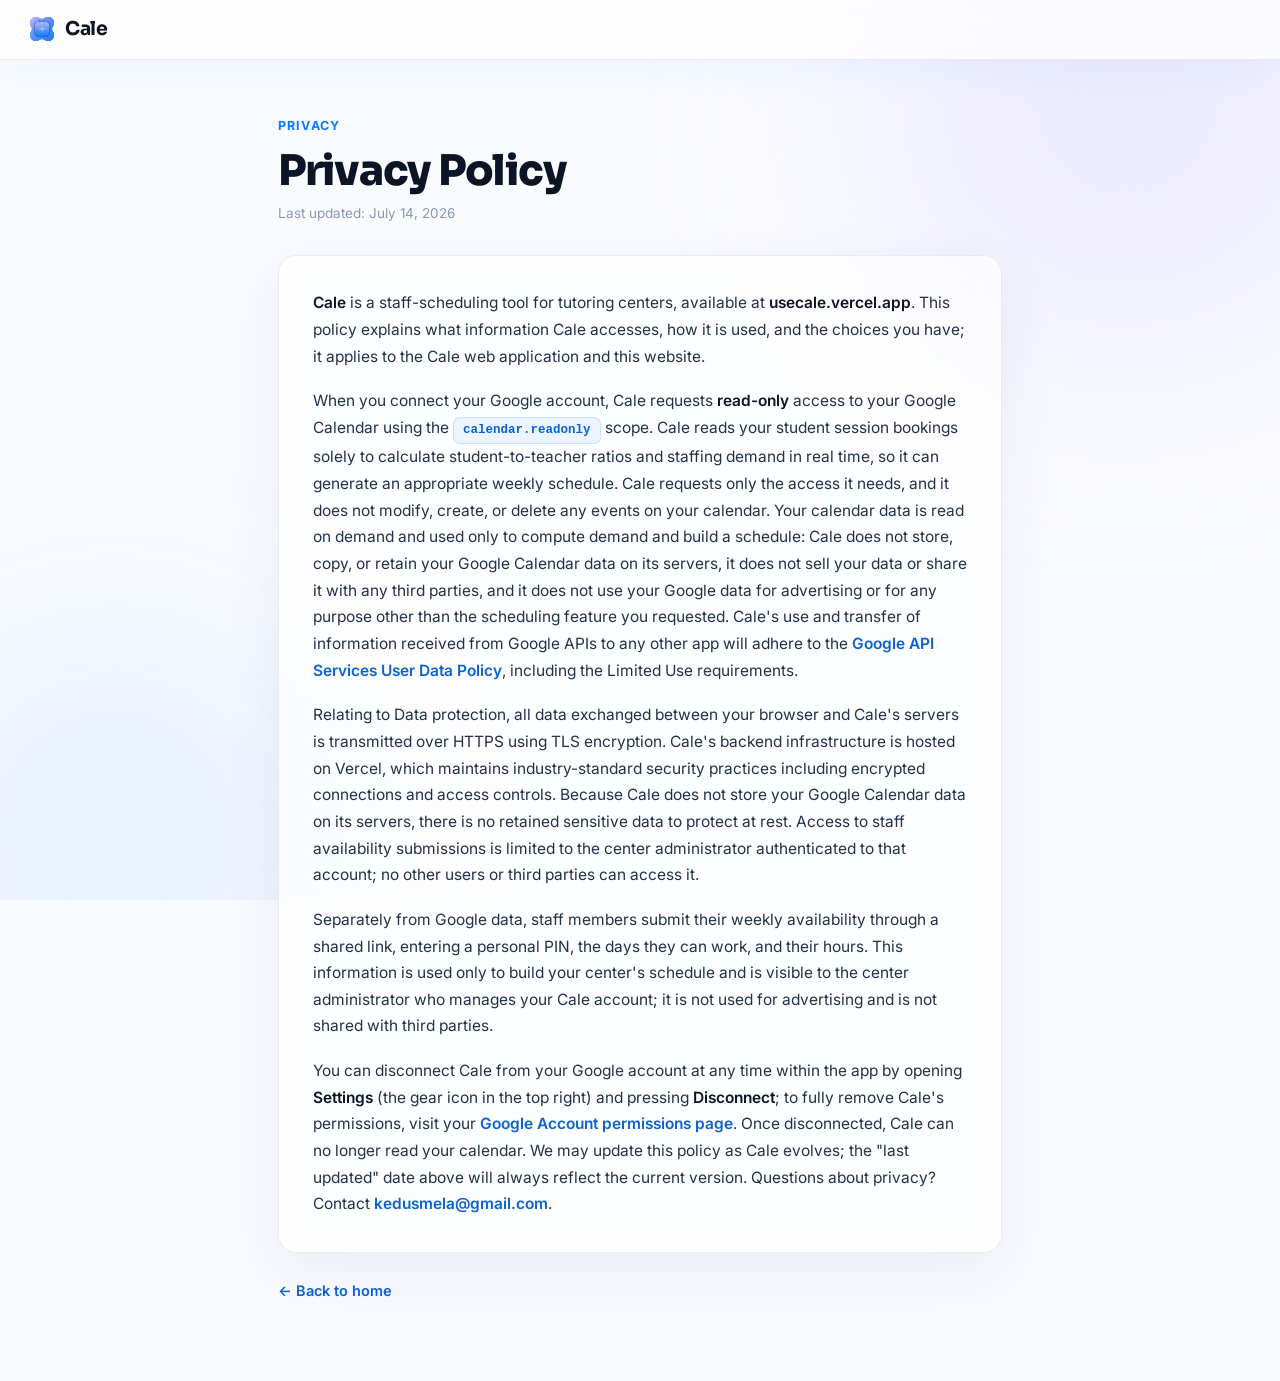
==== privacy.html @ aa6a7b84 "update privac policy" ====
<!doctype html>
<html lang="en">
  <head>
    <meta charset="utf-8" />
    <meta name="viewport" content="width=device-width, initial-scale=1" />
    <title>Privacy Policy — Cale</title>
    <link rel="icon" type="image/svg+xml" href="./logo.svg" />
    <style>
      @import url("https://fonts.googleapis.com/css2?family=Inter:wght@400;500;600;700&family=Sora:wght@600;700;800&display=swap");

      :root {
        --blue: #0d7bff;
        --blue-deep: #0a63d4;
        --purple: #c3b9ff;
        --purple-deep: #9f8fff;
        --ink: #0b1526;
        --ink-soft: #22304a;
        --muted: #5a6b8c;
        --muted-2: #8a97b5;
        --bg: #fafbff;
        --card: rgba(255, 255, 255, 0.66);
        --card-solid: #ffffff;
        --card-border: rgba(16, 32, 64, 0.08);
        --radius: 18px;
        --ease: cubic-bezier(0.22, 1, 0.36, 1);
      }
      * {
        box-sizing: border-box;
        margin: 0;
        padding: 0;
      }
      html {
        -webkit-font-smoothing: antialiased;
        scroll-behavior: smooth;
      }
      body {
        font-family: "Inter", system-ui, sans-serif;
        background: var(--bg);
        color: var(--ink);
        min-height: 100vh;
        font-size: 15px;
        line-height: 1.62;
      }
      /* ambient field — same treatment as the pitch site */
      .field {
        position: fixed;
        inset: 0;
        z-index: 0;
        pointer-events: none;
        overflow: hidden;
      }
      .field::before,
      .field::after {
        content: "";
        position: absolute;
        border-radius: 50%;
        filter: blur(90px);
      }
      .field::before {
        width: 60vw;
        height: 60vw;
        background: radial-gradient(
          circle,
          rgba(195, 185, 255, 0.35),
          transparent 65%
        );
        top: -22vw;
        right: -18vw;
        animation: breathe1 18s var(--ease) infinite alternate;
      }
      .field::after {
        width: 50vw;
        height: 50vw;
        background: radial-gradient(
          circle,
          rgba(13, 123, 255, 0.12),
          transparent 65%
        );
        bottom: -20vw;
        left: -16vw;
        animation: breathe2 22s var(--ease) infinite alternate;
      }
      @keyframes breathe1 {
        to {
          transform: translate(-6vw, 8vw) scale(1.12);
        }
      }
      @keyframes breathe2 {
        to {
          transform: translate(7vw, -6vw) scale(1.18);
        }
      }

      .wrap {
        position: relative;
        z-index: 2;
      }

      /* glass header */
      header {
        position: sticky;
        top: 0;
        z-index: 10;
        background: rgba(255, 255, 255, 0.72);
        backdrop-filter: blur(18px) saturate(150%);
        -webkit-backdrop-filter: blur(18px) saturate(150%);
        border-bottom: 1px solid var(--card-border);
        box-shadow: 0 10px 40px rgba(13, 123, 255, 0.06);
        padding: 14px 28px;
        display: flex;
        align-items: center;
      }
      .cale-logo-lockup {
        display: flex;
        align-items: center;
        gap: 9px;
        text-decoration: none;
        color: inherit;
      }
      .cale-logo-lockup img {
        width: 28px;
        height: 28px;
        display: block;
      }
      .cale-wordmark {
        font-family: "Sora", sans-serif;
        font-size: 19px;
        font-weight: 700;
        letter-spacing: -0.02em;
        color: var(--ink);
      }

      .page-body {
        padding: 56px 28px 80px;
        max-width: 780px;
        width: 100%;
        margin: 0 auto;
      }

      .page-intro {
        margin-bottom: 30px;
      }
      .eyebrow {
        font-size: 12.5px;
        font-weight: 700;
        letter-spacing: 0.09em;
        text-transform: uppercase;
        color: var(--blue);
        margin-bottom: 12px;
      }
      .page-intro h1 {
        font-family: "Sora", sans-serif;
        font-size: clamp(30px, 5vw, 42px);
        font-weight: 800;
        letter-spacing: -0.03em;
        line-height: 1.08;
        color: var(--ink);
        margin-bottom: 10px;
      }
      .page-intro .updated {
        color: var(--muted-2);
        font-size: 13.5px;
      }

      .card {
        padding: 24px 26px;
        background: var(--card);
        border: 1px solid var(--card-border);
        border-radius: var(--radius);
        backdrop-filter: blur(14px);
        -webkit-backdrop-filter: blur(14px);
        box-shadow: 0 20px 60px rgba(13, 40, 90, 0.07);
        margin-bottom: 18px;
      }
      .card h2 {
        font-family: "Sora", sans-serif;
        font-size: 17.5px;
        font-weight: 700;
        letter-spacing: -0.01em;
        color: var(--ink);
        margin-bottom: 10px;
        display: flex;
        align-items: center;
        gap: 10px;
      }
      .card h2 .n {
        width: 26px;
        height: 26px;
        flex: none;
        border-radius: 8px;
        display: grid;
        place-items: center;
        font-size: 13px;
        font-weight: 800;
        font-family: "Sora", sans-serif;
        color: var(--blue-deep);
        background: linear-gradient(
          135deg,
          rgba(13, 123, 255, 0.12),
          rgba(195, 185, 255, 0.3)
        );
        border: 1px solid rgba(13, 123, 255, 0.16);
      }
      .card p {
        color: var(--ink-soft);
        margin-bottom: 10px;
      }
      .card p:last-child {
        margin-bottom: 0;
      }
      .policy {
        padding: 34px 34px;
      }
      .policy p {
        margin-bottom: 18px;
        font-size: 15.5px;
        line-height: 1.72;
      }
      .policy p:last-child {
        margin-bottom: 0;
      }
      .card strong {
        color: var(--ink);
        font-weight: 600;
      }
      .card ul {
        margin: 4px 0 0;
        padding-left: 20px;
        color: var(--ink-soft);
      }
      .card li {
        margin-bottom: 6px;
      }
      .card a {
        color: var(--blue-deep);
        text-decoration: none;
        font-weight: 600;
      }
      .card a:hover {
        text-decoration: underline;
      }

      .scope-chip {
        display: inline-block;
        font-family: ui-monospace, "SF Mono", Menlo, monospace;
        font-size: 12.5px;
        font-weight: 600;
        color: var(--blue-deep);
        background: rgba(13, 123, 255, 0.08);
        border: 1px solid rgba(13, 123, 255, 0.16);
        padding: 2px 9px;
        border-radius: 7px;
      }

      .footer-note {
        margin-top: 26px;
        font-size: 14.5px;
      }
      .footer-note a {
        color: var(--blue-deep);
        text-decoration: none;
        font-weight: 600;
      }
      .footer-note a:hover {
        text-decoration: underline;
      }

      @media (prefers-reduced-motion: reduce) {
        .field::before,
        .field::after {
          animation: none;
        }
      }
      @media (max-width: 620px) {
        header {
          padding: 12px 20px;
        }
        .page-body {
          padding: 40px 20px 64px;
        }
        .card {
          padding: 20px 20px;
        }
      }
    </style>
  </head>
  <body>
    <div class="field" aria-hidden="true"></div>

    <div class="wrap">
      <header>
        <a class="cale-logo-lockup" href="index.html">
          <img src="logo.svg" alt="Cale logo" />
          <span class="cale-wordmark">Cale</span>
        </a>
      </header>

      <main class="page-body">
        <div class="page-intro">
          <div class="eyebrow">Privacy</div>
          <h1>Privacy Policy</h1>
          <p class="updated">Last updated: July 14, 2026</p>
        </div>

        <div class="card policy">
          <p>
            <strong>Cale</strong> is a staff-scheduling tool for tutoring
            centers, available at <strong>usecale.vercel.app</strong>. This
            policy explains what information Cale accesses, how it is used, and
            the choices you have; it applies to the Cale web application and
            this website.
          </p>
          <p>
            When you connect your Google account, Cale requests
            <strong>read-only</strong> access to your Google Calendar using the
            <span class="scope-chip">calendar.readonly</span> scope. Cale reads
            your student session bookings solely to calculate student-to-teacher
            ratios and staffing demand in real time, so it can generate an
            appropriate weekly schedule. Cale requests only the access it needs,
            and it does not modify, create, or delete any events on your
            calendar. Your calendar data is read on demand and used only to
            compute demand and build a schedule: Cale does not store, copy, or
            retain your Google Calendar data on its servers, it does not sell
            your data or share it with any third parties, and it does not use
            your Google data for advertising or for any purpose other than the
            scheduling feature you requested. Cale's use and transfer of
            information received from Google APIs to any other app will adhere
            to the
            <a
              href="https://developers.google.com/terms/api-services-user-data-policy"
              target="_blank"
              rel="noopener noreferrer"
              >Google API Services User Data Policy</a
            >, including the Limited Use requirements.
          </p>
          <p>
            Relating to Data protection, all data exchanged between your browser and Cale's servers is
            transmitted over HTTPS using TLS encryption. Cale's backend
            infrastructure is hosted on Vercel, which maintains
            industry-standard security practices including encrypted connections
            and access controls. Because Cale does not store your Google
            Calendar data on its servers, there is no retained sensitive data to
            protect at rest. Access to staff availability submissions is limited
            to the center administrator authenticated to that account; no other
            users or third parties can access it.
          </p>
          <p>
            Separately from Google data, staff members submit their weekly
            availability through a shared link, entering a personal PIN, the
            days they can work, and their hours. This information is used only
            to build your center's schedule and is visible to the center
            administrator who manages your Cale account; it is not used for
            advertising and is not shared with third parties.
          </p>
          <p>
            You can disconnect Cale from your Google account at any time within
            the app by opening
            <strong>Settings</strong> (the gear icon in the top right) and
            pressing <strong>Disconnect</strong>; to fully remove Cale's
            permissions, visit your
            <a
              href="https://myaccount.google.com/permissions"
              target="_blank"
              rel="noopener noreferrer"
              >Google Account permissions page</a
            >. Once disconnected, Cale can no longer read your calendar. We may
            update this policy as Cale evolves; the "last updated" date above
            will always reflect the current version. Questions about privacy?
            Contact
            <a href="mailto:kedusmela@gmail.com">kedusmela@gmail.com</a>.
          </p>
        </div>

        <p class="footer-note"><a href="index.html">← Back to home</a></p>
      </main>
    </div>
  </body>
</html>
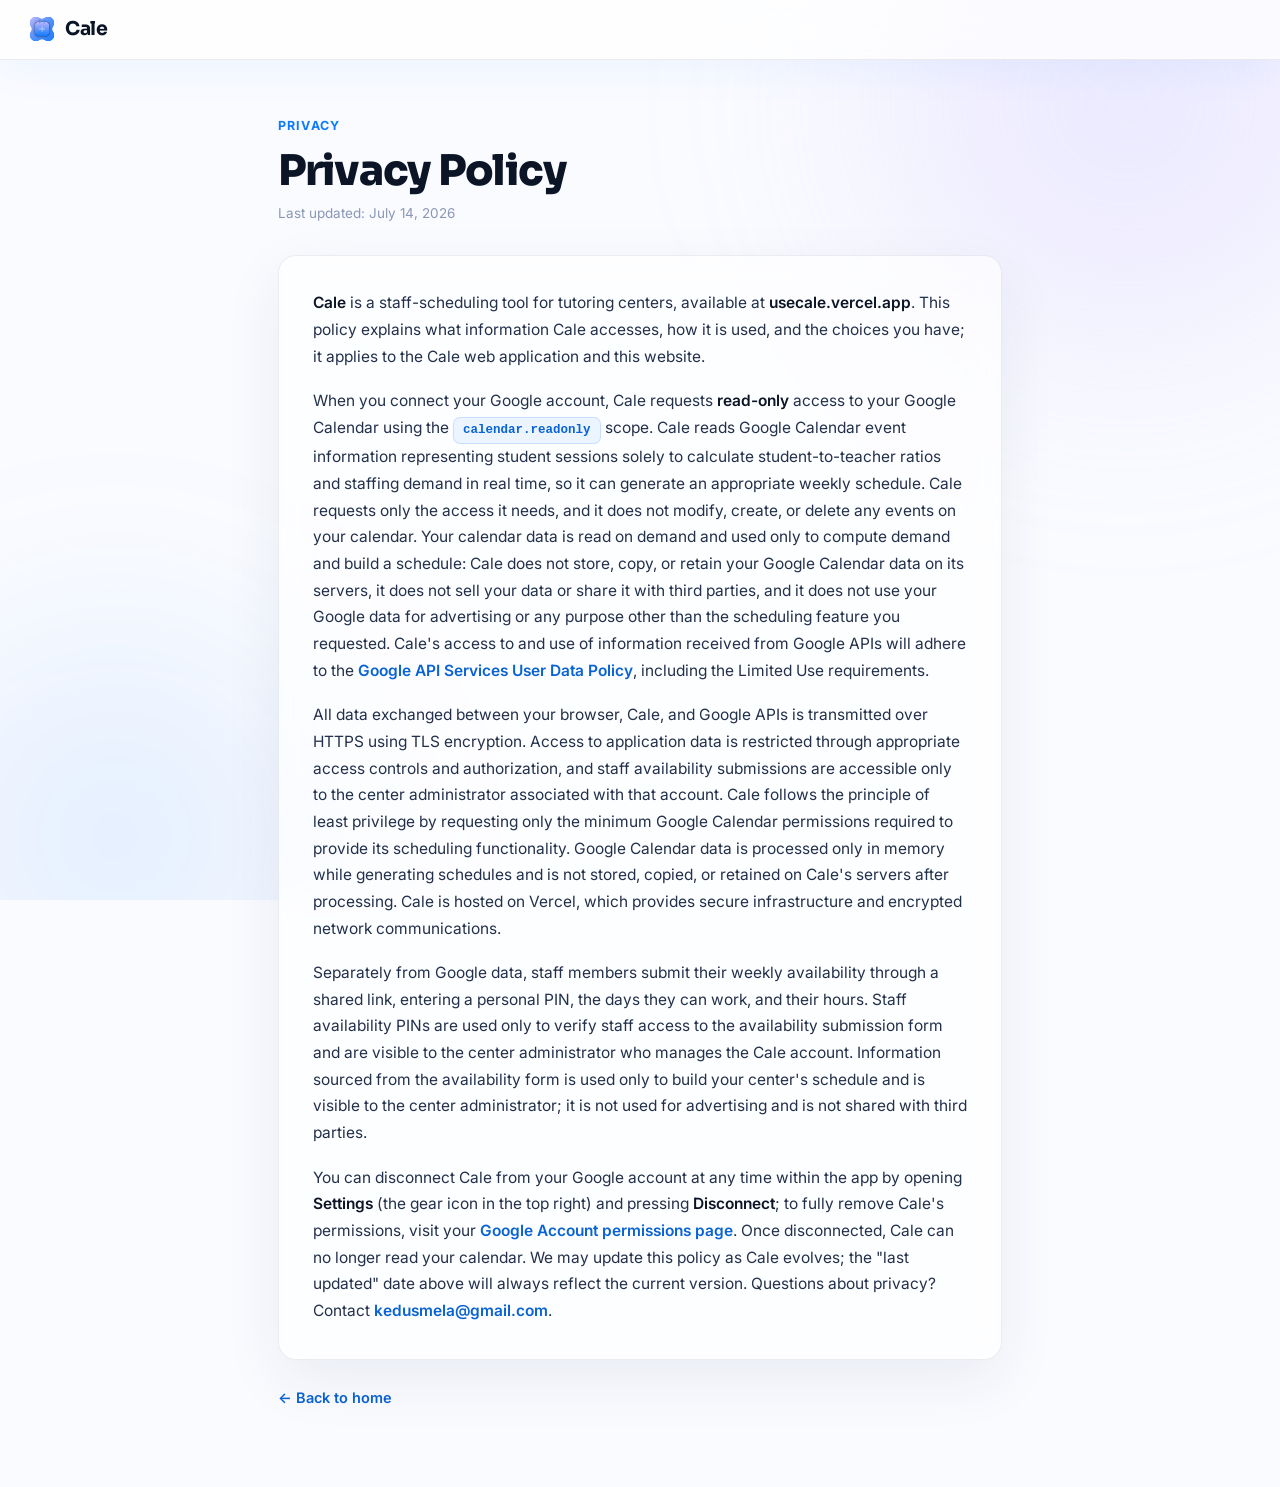
==== commit 5f738787: "update privacy policy" ====
--- a/privacy.html
+++ b/privacy.html
@@ -314,18 +314,17 @@
             When you connect your Google account, Cale requests
             <strong>read-only</strong> access to your Google Calendar using the
             <span class="scope-chip">calendar.readonly</span> scope. Cale reads
-            your student session bookings solely to calculate student-to-teacher
-            ratios and staffing demand in real time, so it can generate an
-            appropriate weekly schedule. Cale requests only the access it needs,
-            and it does not modify, create, or delete any events on your
-            calendar. Your calendar data is read on demand and used only to
-            compute demand and build a schedule: Cale does not store, copy, or
-            retain your Google Calendar data on its servers, it does not sell
-            your data or share it with any third parties, and it does not use
-            your Google data for advertising or for any purpose other than the
-            scheduling feature you requested. Cale's use and transfer of
-            information received from Google APIs to any other app will adhere
-            to the
+            Google Calendar event information representing student sessions
+            solely to calculate student-to-teacher ratios and staffing demand in
+            real time, so it can generate an appropriate weekly schedule. Cale
+            requests only the access it needs, and it does not modify, create,
+            or delete any events on your calendar. Your calendar data is read on
+            demand and used only to compute demand and build a schedule: Cale
+            does not store, copy, or retain your Google Calendar data on its
+            servers, it does not sell your data or share it with third parties,
+            and it does not use your Google data for advertising or any purpose
+            other than the scheduling feature you requested. Cale's access to
+            and use of information received from Google APIs will adhere to the
             <a
               href="https://developers.google.com/terms/api-services-user-data-policy"
               target="_blank"
@@ -334,23 +333,29 @@
             >, including the Limited Use requirements.
           </p>
           <p>
-            Relating to Data protection, all data exchanged between your browser and Cale's servers is
-            transmitted over HTTPS using TLS encryption. Cale's backend
-            infrastructure is hosted on Vercel, which maintains
-            industry-standard security practices including encrypted connections
-            and access controls. Because Cale does not store your Google
-            Calendar data on its servers, there is no retained sensitive data to
-            protect at rest. Access to staff availability submissions is limited
-            to the center administrator authenticated to that account; no other
-            users or third parties can access it.
+            All data exchanged between your browser, Cale, and Google APIs is
+            transmitted over HTTPS using TLS encryption. Access to application
+            data is restricted through appropriate access controls and
+            authorization, and staff availability submissions are accessible
+            only to the center administrator associated with that account. Cale
+            follows the principle of least privilege by requesting only the
+            minimum Google Calendar permissions required to provide its
+            scheduling functionality. Google Calendar data is processed only in
+            memory while generating schedules and is not stored, copied, or
+            retained on Cale's servers after processing. Cale is hosted on
+            Vercel, which provides secure infrastructure and encrypted network
+            communications.
           </p>
           <p>
             Separately from Google data, staff members submit their weekly
             availability through a shared link, entering a personal PIN, the
-            days they can work, and their hours. This information is used only
+            days they can work, and their hours. Staff availability PINs are
+            used only to verify staff access to the availability submission form
+            and are visible to the center administrator who manages the Cale
+            account. Information sourced from the availability form is used only
             to build your center's schedule and is visible to the center
-            administrator who manages your Cale account; it is not used for
-            advertising and is not shared with third parties.
+            administrator; it is not used for advertising and is not shared with
+            third parties.
           </p>
           <p>
             You can disconnect Cale from your Google account at any time within
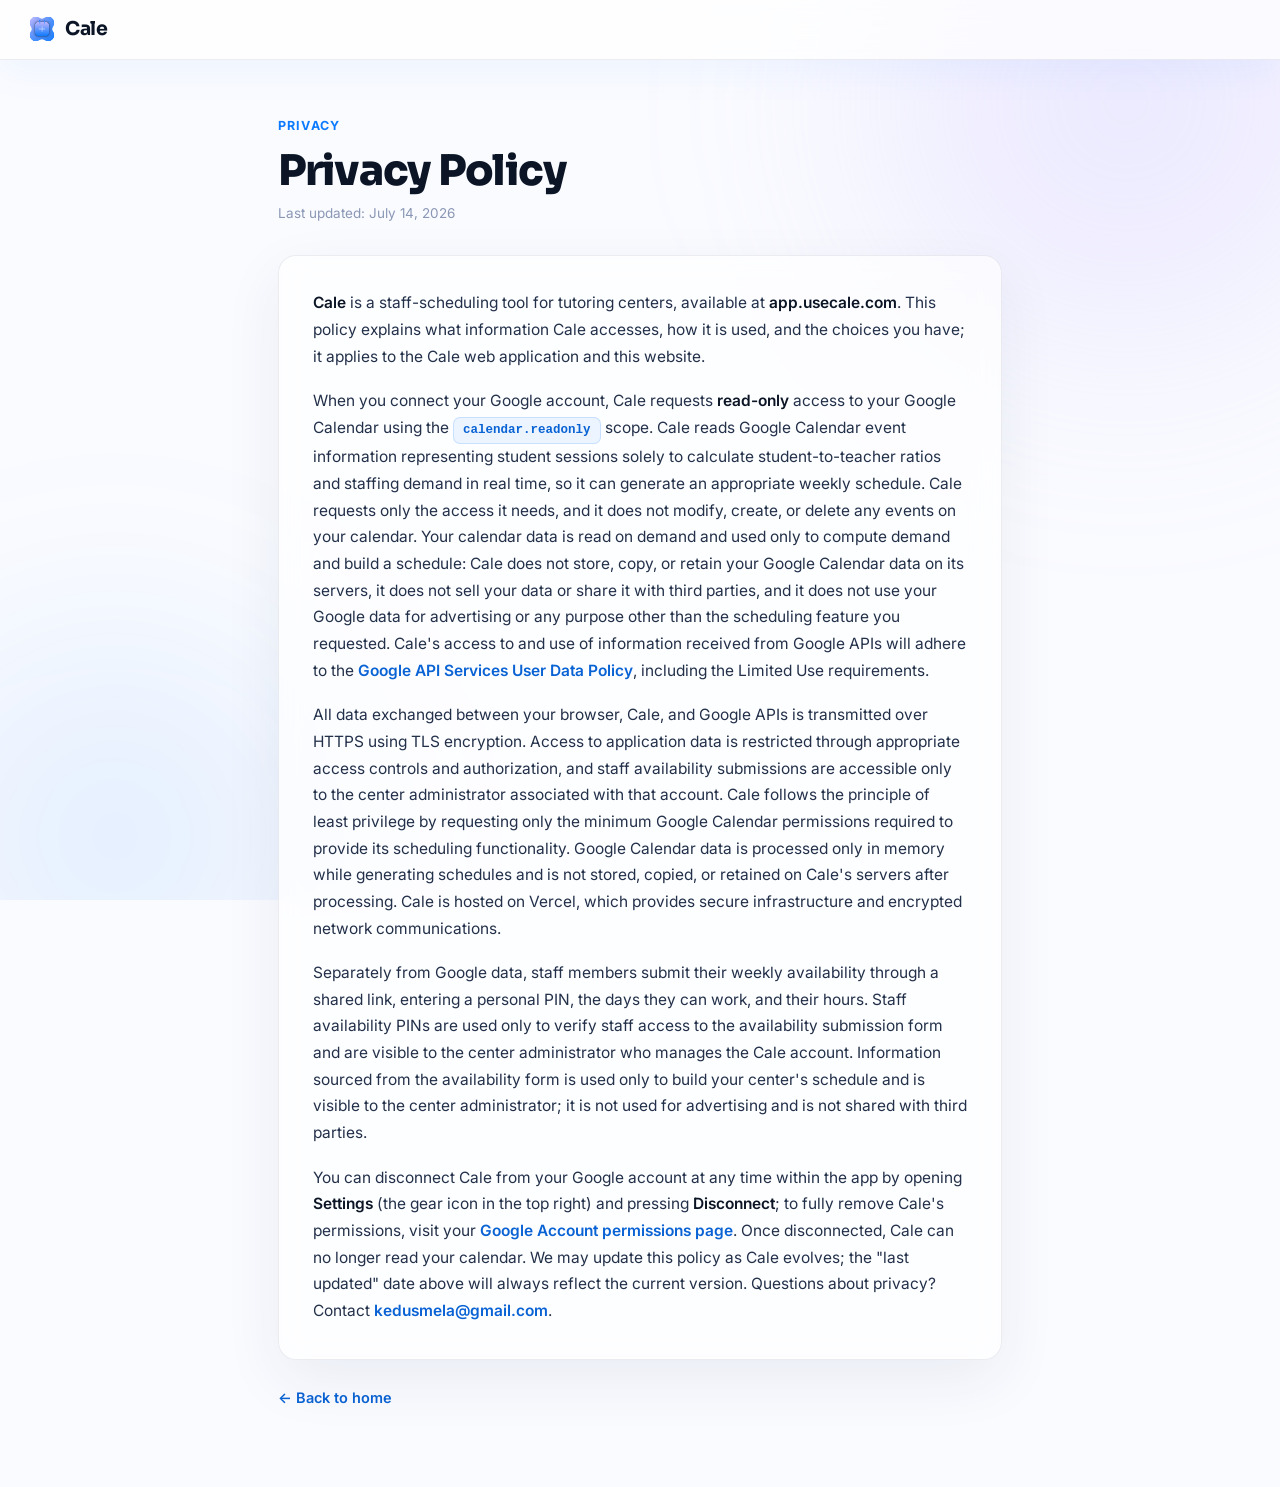
==== commit 58768bb8: "update url" ====
--- a/privacy.html
+++ b/privacy.html
@@ -305,7 +305,7 @@
         <div class="card policy">
           <p>
             <strong>Cale</strong> is a staff-scheduling tool for tutoring
-            centers, available at <strong>usecale.vercel.app</strong>. This
+            centers, available at <strong>app.usecale.com</strong>. This
             policy explains what information Cale accesses, how it is used, and
             the choices you have; it applies to the Cale web application and
             this website.
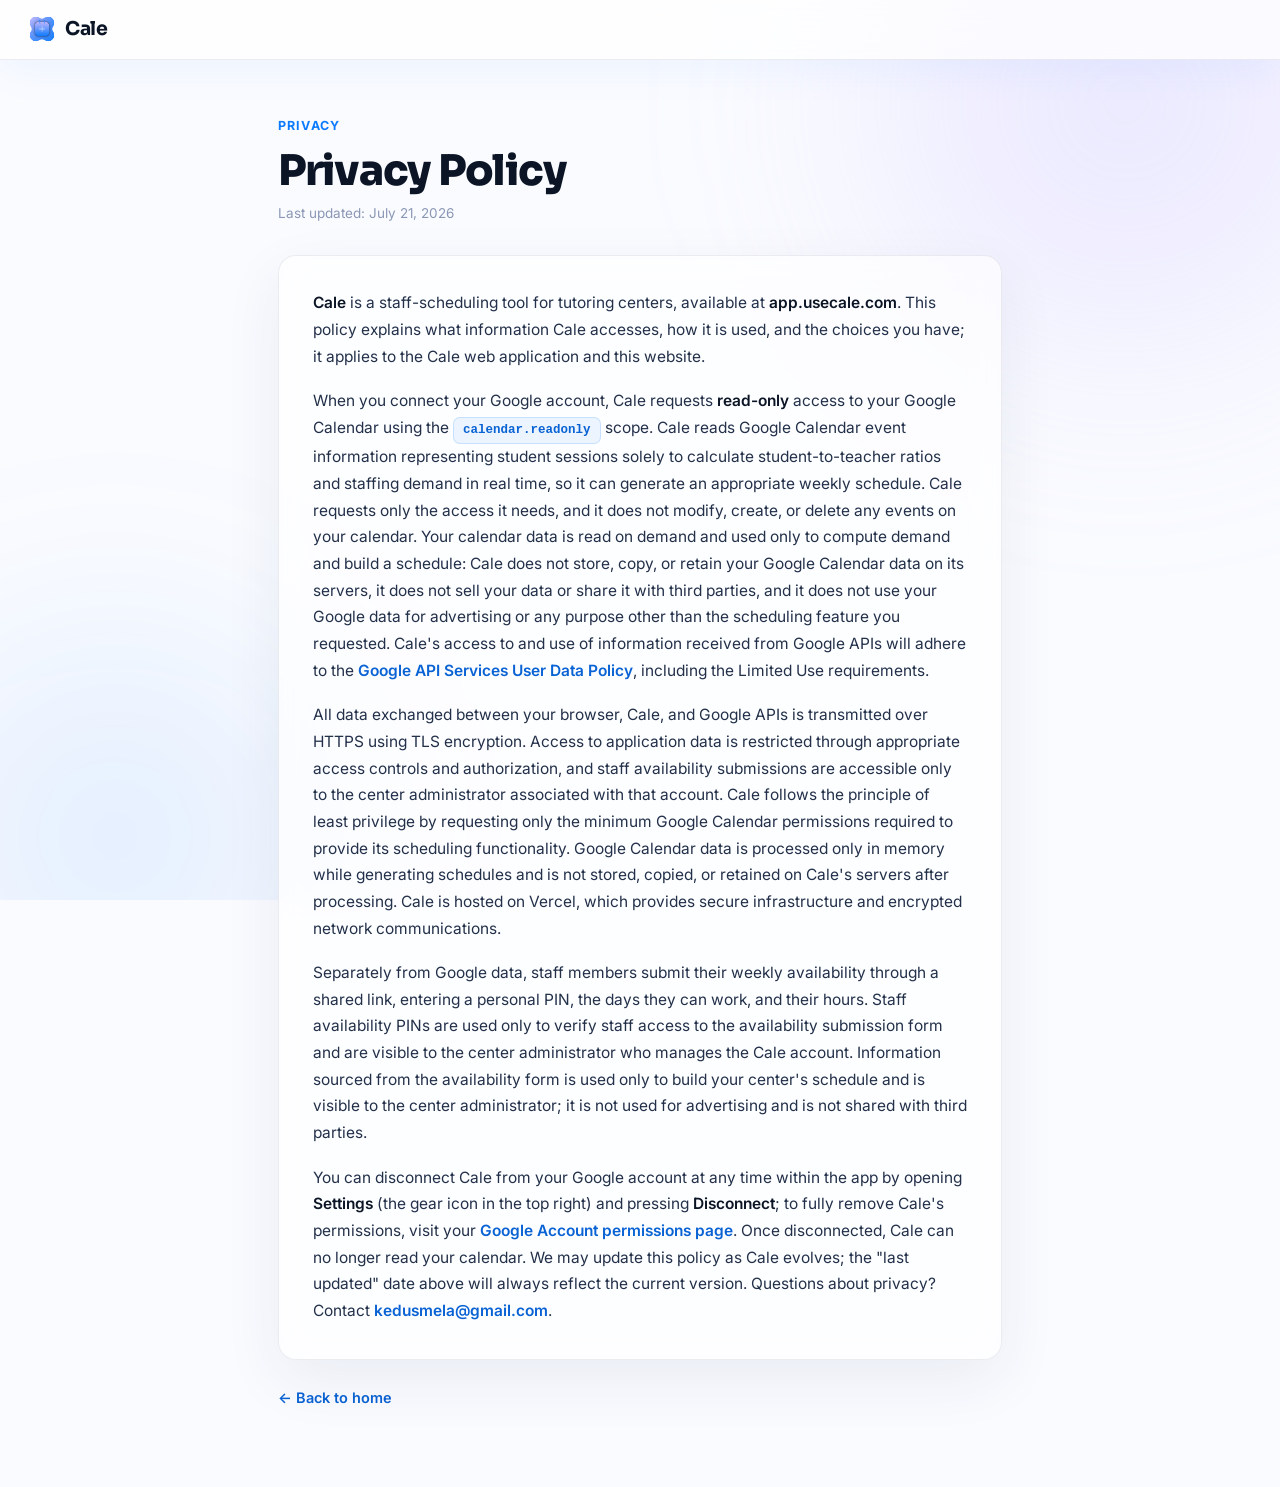
==== commit c65dac45: "change privacy policy last updated date" ====
--- a/privacy.html
+++ b/privacy.html
@@ -299,7 +299,7 @@
         <div class="page-intro">
           <div class="eyebrow">Privacy</div>
           <h1>Privacy Policy</h1>
-          <p class="updated">Last updated: July 14, 2026</p>
+          <p class="updated">Last updated: July 21, 2026</p>
         </div>
 
         <div class="card policy">
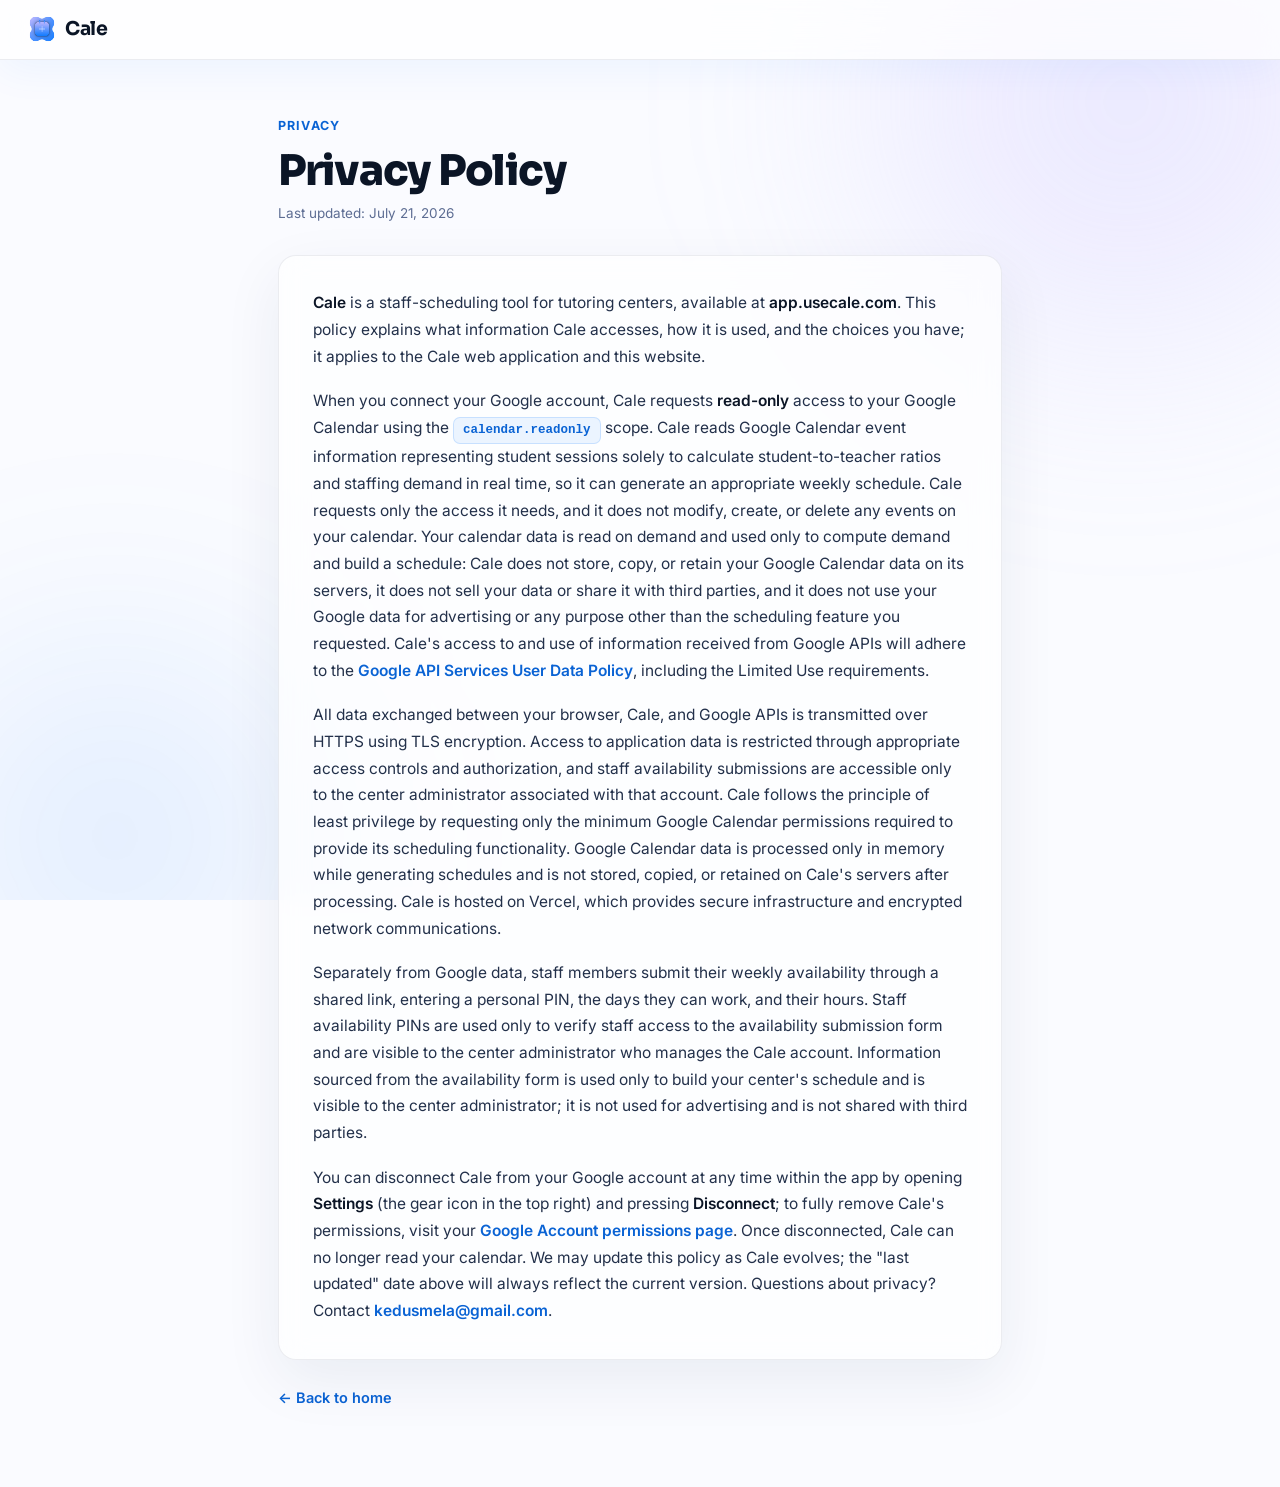
==== commit 59e41e67: "Under the hood copy + chat bubble; WCAG AA text contrast pass - Calendar caption now reads "Most stu" ====
--- a/privacy.html
+++ b/privacy.html
@@ -4,7 +4,11 @@
     <meta charset="utf-8" />
     <meta name="viewport" content="width=device-width, initial-scale=1" />
     <title>Privacy Policy — Cale</title>
-    <link rel="icon" type="image/svg+xml" href="./logo.svg" />
+    <link rel="canonical" href="https://usecale.com/privacy.html" />
+    <link rel="icon" href="/favicon.ico" sizes="any" />
+    <link rel="icon" type="image/png" sizes="144x144" href="/favicon.png" />
+    <link rel="icon" type="image/svg+xml" href="/logo.svg" />
+    <link rel="apple-touch-icon" href="/favicon.png" />
     <style>
       @import url("https://fonts.googleapis.com/css2?family=Inter:wght@400;500;600;700&family=Sora:wght@600;700;800&display=swap");
 
@@ -16,7 +20,7 @@
         --ink: #0b1526;
         --ink-soft: #22304a;
         --muted: #5a6b8c;
-        --muted-2: #8a97b5;
+        --muted-2: #5d6d93;
         --bg: #fafbff;
         --card: rgba(255, 255, 255, 0.66);
         --card-solid: #ffffff;
@@ -145,7 +149,7 @@
         font-weight: 700;
         letter-spacing: 0.09em;
         text-transform: uppercase;
-        color: var(--blue);
+        color: var(--blue-deep);
         margin-bottom: 12px;
       }
       .page-intro h1 {
